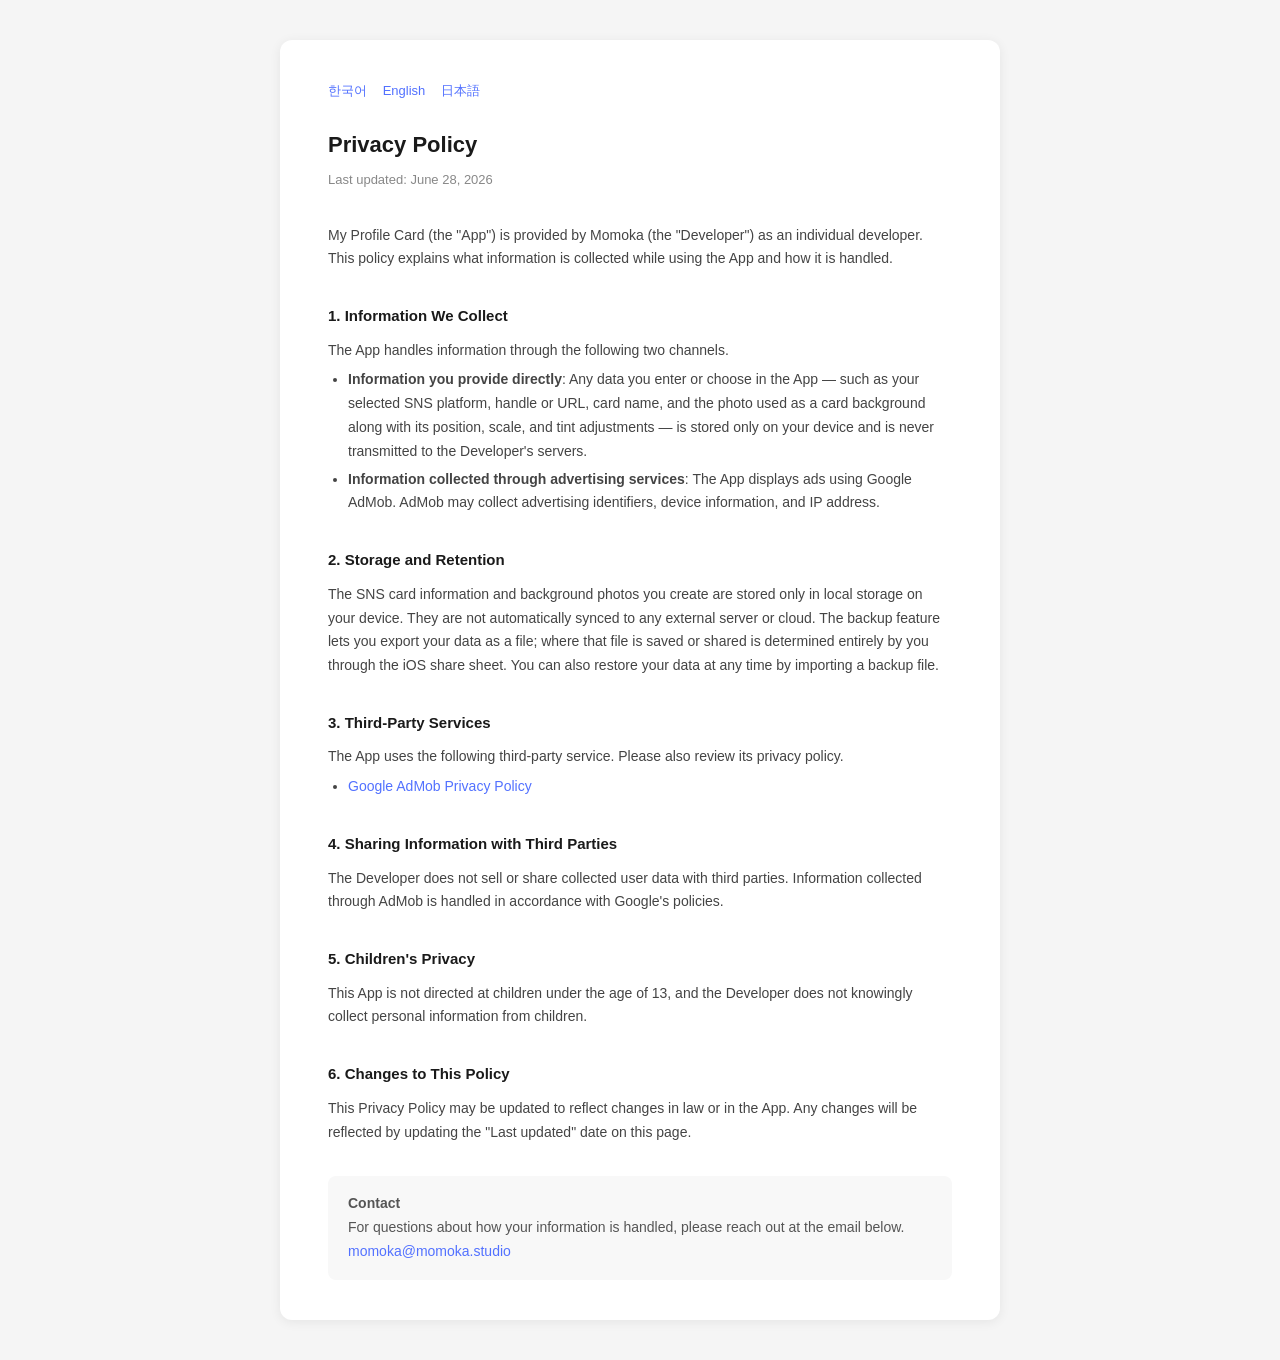
==== profilecard/privacy-en.html @ 7aaf4f2f "Add privacy policy pages in English, Japanese, and Korean (profilecard)" ====
<!DOCTYPE html>
<html lang="en">
<head>
    <meta charset="UTF-8">
    <meta name="viewport" content="width=device-width, initial-scale=1.0">
    <title>Privacy Policy - My Profile Card</title>
    <style>
        * { box-sizing: border-box; margin: 0; padding: 0; }
        body {
            font-family: -apple-system, BlinkMacSystemFont, 'Segoe UI', sans-serif;
            background: #f5f5f5;
            color: #222;
            line-height: 1.7;
        }
        .container {
            max-width: 720px;
            margin: 40px auto;
            background: #fff;
            border-radius: 12px;
            padding: 40px 48px;
            box-shadow: 0 2px 12px rgba(0,0,0,0.07);
        }
        h1 {
            font-size: 22px;
            font-weight: 700;
            margin-bottom: 6px;
            color: #1a1a1a;
        }
        .updated {
            font-size: 13px;
            color: #888;
            margin-bottom: 32px;
        }
        h2 {
            font-size: 15px;
            font-weight: 700;
            margin-top: 32px;
            margin-bottom: 10px;
            color: #1a1a1a;
        }
        p, li {
            font-size: 14px;
            color: #444;
        }
        ul {
            padding-left: 20px;
            margin-top: 6px;
        }
        li { margin-bottom: 4px; }
        a { color: #5271ff; text-decoration: none; }
        a:hover { text-decoration: underline; }
        .contact {
            margin-top: 32px;
            padding: 16px 20px;
            background: #f8f8f8;
            border-radius: 8px;
            font-size: 14px;
            color: #555;
        }
        .lang-switch {
            margin-bottom: 24px;
            font-size: 13px;
        }
        .lang-switch a { margin-right: 12px; }
        @media (max-width: 600px) {
            .container { margin: 0; border-radius: 0; padding: 28px 20px; }
        }
    </style>
</head>
<body>
<div class="container">
    <div class="lang-switch">
        <a href="./privacy-ko.html">한국어</a>
        <a href="./privacy-en.html">English</a>
        <a href="./privacy-ja.html">日本語</a>
    </div>

    <h1>Privacy Policy</h1>
    <p class="updated">Last updated: June 28, 2026</p>

    <p>My Profile Card (the "App") is provided by Momoka (the "Developer") as an individual developer. This policy explains what information is collected while using the App and how it is handled.</p>

    <h2>1. Information We Collect</h2>
    <p>The App handles information through the following two channels.</p>
    <ul>
        <li><strong>Information you provide directly</strong>: Any data you enter or choose in the App — such as your selected SNS platform, handle or URL, card name, and the photo used as a card background along with its position, scale, and tint adjustments — is stored only on your device and is never transmitted to the Developer's servers.</li>
        <li><strong>Information collected through advertising services</strong>: The App displays ads using Google AdMob. AdMob may collect advertising identifiers, device information, and IP address.</li>
    </ul>

    <h2>2. Storage and Retention</h2>
    <p>The SNS card information and background photos you create are stored only in local storage on your device. They are not automatically synced to any external server or cloud. The backup feature lets you export your data as a file; where that file is saved or shared is determined entirely by you through the iOS share sheet. You can also restore your data at any time by importing a backup file.</p>

    <h2>3. Third-Party Services</h2>
    <p>The App uses the following third-party service. Please also review its privacy policy.</p>
    <ul>
        <li><a href="https://policies.google.com/privacy" target="_blank">Google AdMob Privacy Policy</a></li>
    </ul>

    <h2>4. Sharing Information with Third Parties</h2>
    <p>The Developer does not sell or share collected user data with third parties. Information collected through AdMob is handled in accordance with Google's policies.</p>

    <h2>5. Children's Privacy</h2>
    <p>This App is not directed at children under the age of 13, and the Developer does not knowingly collect personal information from children.</p>

    <h2>6. Changes to This Policy</h2>
    <p>This Privacy Policy may be updated to reflect changes in law or in the App. Any changes will be reflected by updating the "Last updated" date on this page.</p>

    <div class="contact">
        <strong>Contact</strong><br>
        For questions about how your information is handled, please reach out at the email below.<br>
        <a href="mailto:momoka@momoka.studio">momoka@momoka.studio</a>
    </div>
</div>
</body>
</html>
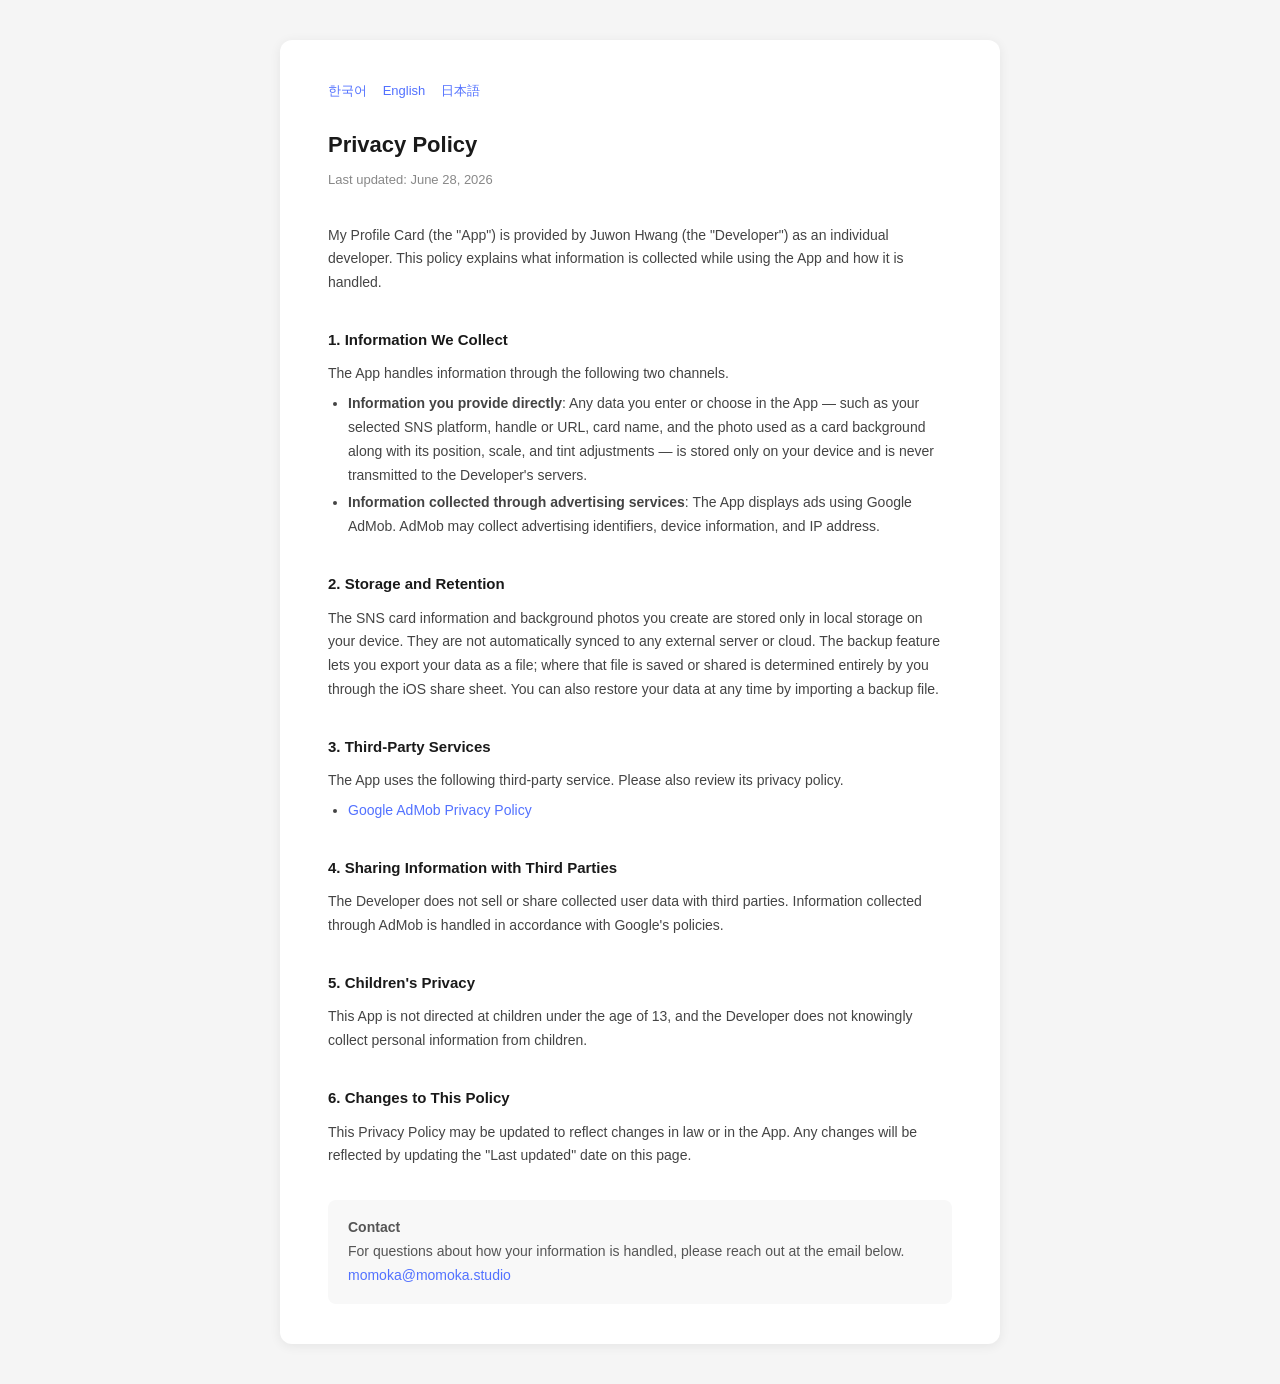
==== commit b7c760f2: "Update privacy policy pages" ====
--- a/profilecard/privacy-en.html
+++ b/profilecard/privacy-en.html
@@ -78,7 +78,7 @@
     <h1>Privacy Policy</h1>
     <p class="updated">Last updated: June 28, 2026</p>
 
-    <p>My Profile Card (the "App") is provided by Momoka (the "Developer") as an individual developer. This policy explains what information is collected while using the App and how it is handled.</p>
+    <p>My Profile Card (the "App") is provided by Juwon Hwang (the "Developer") as an individual developer. This policy explains what information is collected while using the App and how it is handled.</p>
 
     <h2>1. Information We Collect</h2>
     <p>The App handles information through the following two channels.</p>
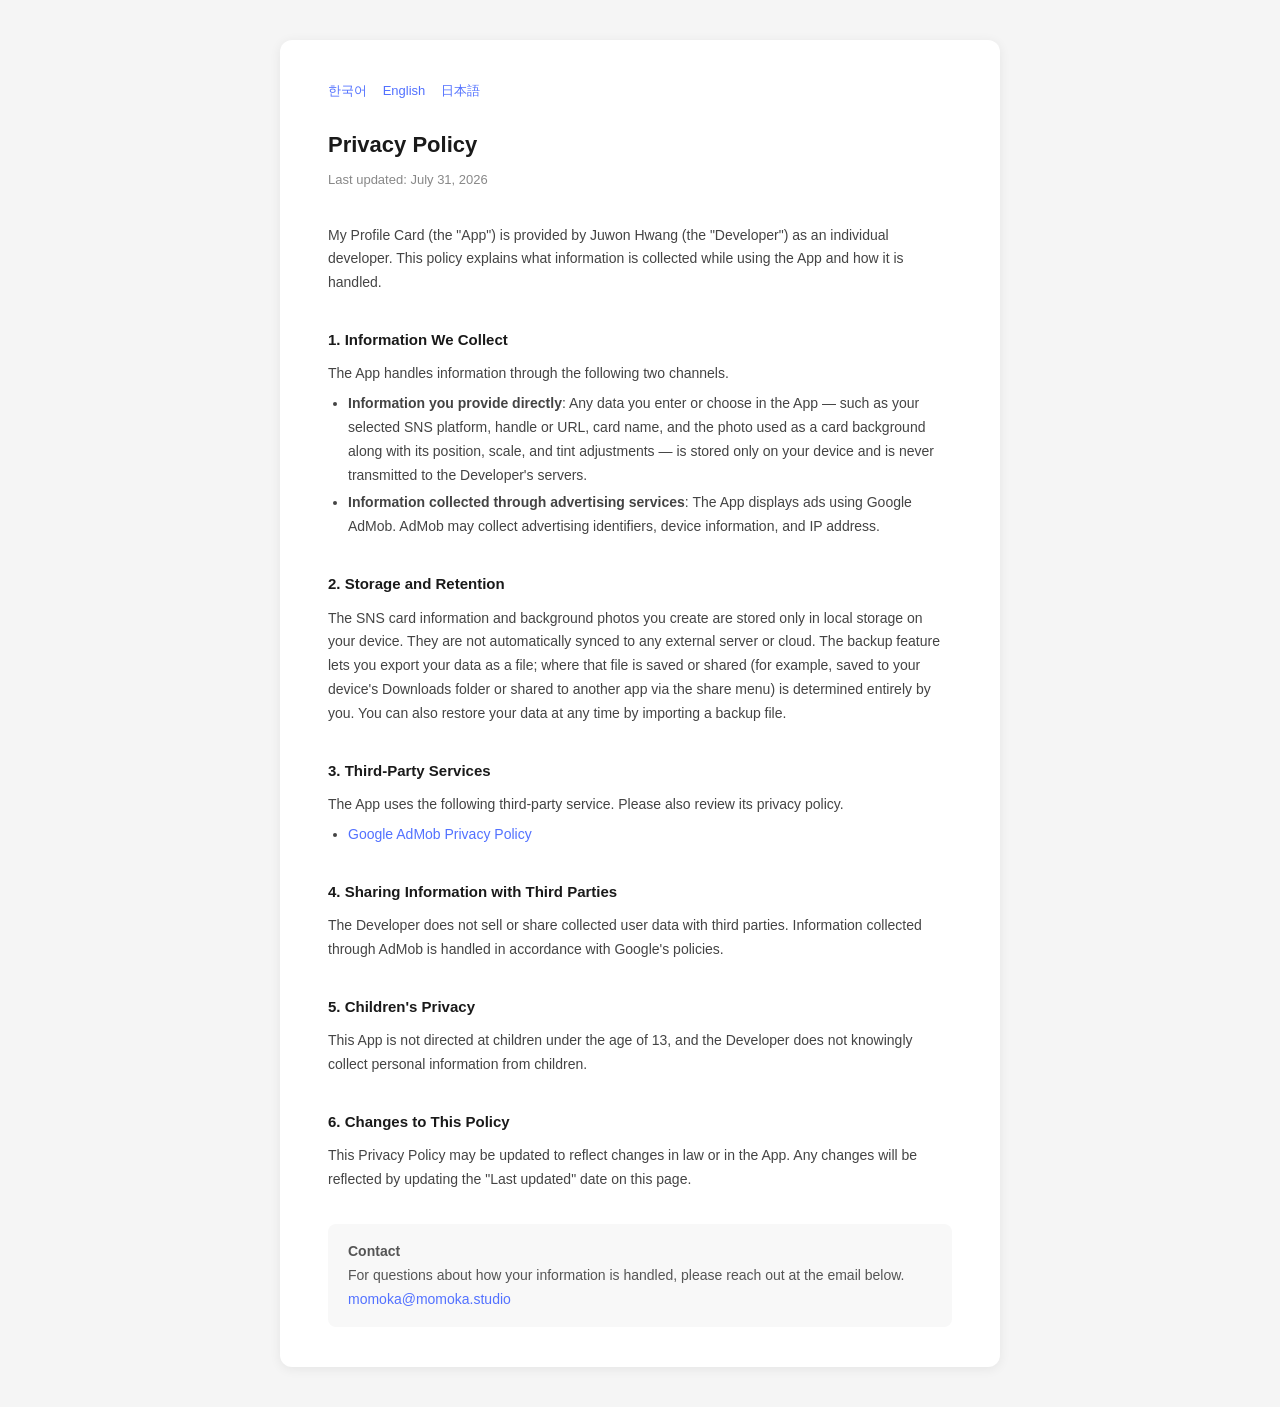
==== commit 8de4a877: "Update privacy policy last updated dates and clarify data storage details in English, Japanese, and " ====
--- a/profilecard/privacy-en.html
+++ b/profilecard/privacy-en.html
@@ -76,7 +76,7 @@
     </div>
 
     <h1>Privacy Policy</h1>
-    <p class="updated">Last updated: June 28, 2026</p>
+    <p class="updated">Last updated: July 31, 2026</p>
 
     <p>My Profile Card (the "App") is provided by Juwon Hwang (the "Developer") as an individual developer. This policy explains what information is collected while using the App and how it is handled.</p>
 
@@ -88,7 +88,7 @@
     </ul>
 
     <h2>2. Storage and Retention</h2>
-    <p>The SNS card information and background photos you create are stored only in local storage on your device. They are not automatically synced to any external server or cloud. The backup feature lets you export your data as a file; where that file is saved or shared is determined entirely by you through the iOS share sheet. You can also restore your data at any time by importing a backup file.</p>
+    <p>The SNS card information and background photos you create are stored only in local storage on your device. They are not automatically synced to any external server or cloud. The backup feature lets you export your data as a file; where that file is saved or shared (for example, saved to your device's Downloads folder or shared to another app via the share menu) is determined entirely by you. You can also restore your data at any time by importing a backup file.</p>
 
     <h2>3. Third-Party Services</h2>
     <p>The App uses the following third-party service. Please also review its privacy policy.</p>
